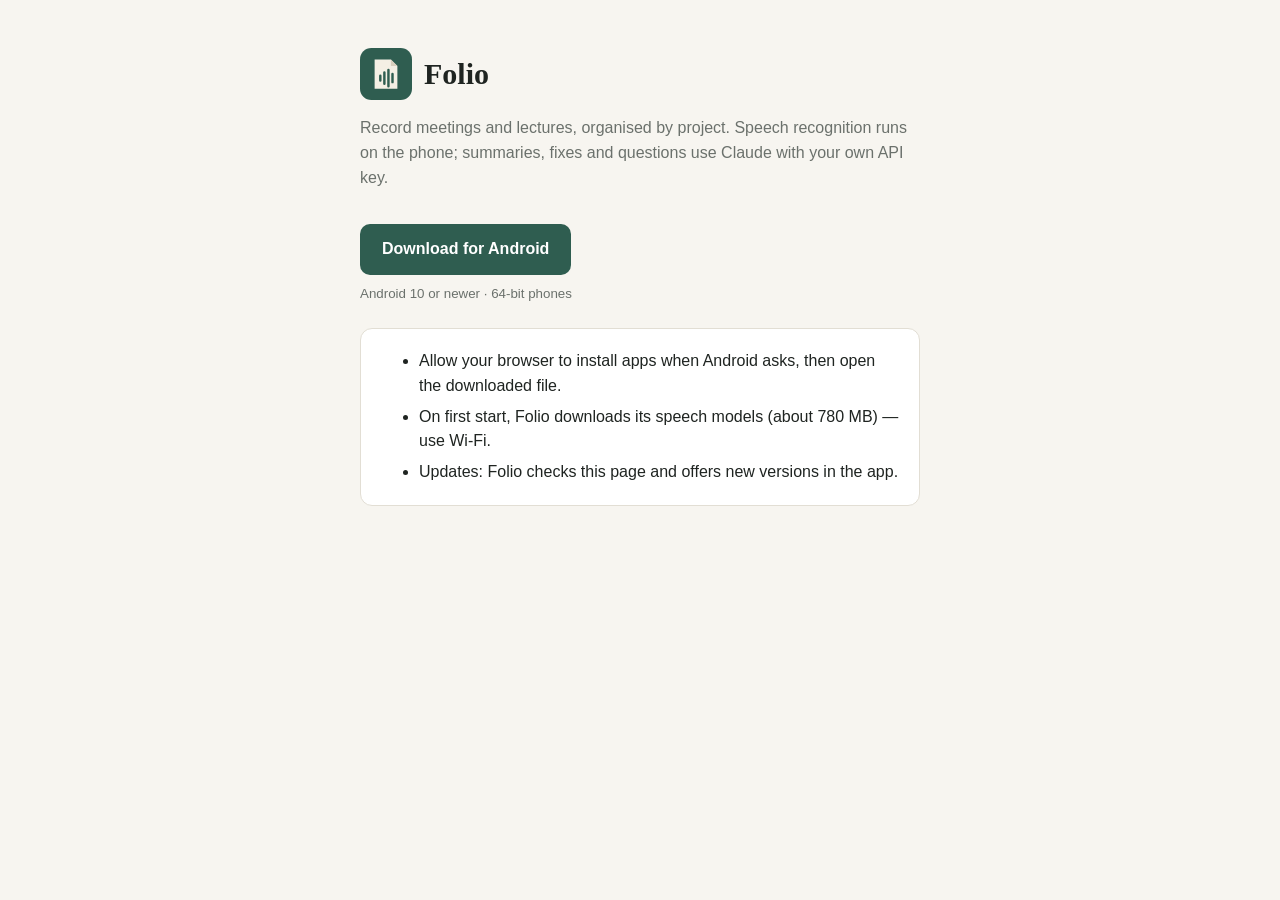
==== android/site/public/index.html @ ab4a3be3 "Android: project skeleton, on-device speech engine, speed & battery test Kotlin + Compose (WickReade" ====
<!doctype html>
<html lang="en">
<head>
  <meta charset="utf-8">
  <meta name="viewport" content="width=device-width, initial-scale=1">
  <title>Folio for Android</title>
  <meta name="robots" content="noindex">
  <link rel="icon" href="icon.svg">
  <style>
    :root { --bg: #f7f5f0; --ink: #1f2421; --muted: #6b716c; --accent: #2f5d50; --card: #fff; --line: #e2ded4; }
    @media (prefers-color-scheme: dark) { :root { --bg: #181a19; --ink: #e8e6e0; --muted: #9aa09b; --accent: #7fb8a4; --card: #202322; --line: #333735; } }
    body { margin: 0; background: var(--bg); color: var(--ink); font: 16px/1.55 -apple-system, BlinkMacSystemFont, "Segoe UI", Roboto, sans-serif; }
    main { max-width: 560px; margin: 0 auto; padding: 48px 16px 64px; }
    .brand { display: flex; align-items: center; gap: 12px; }
    .brand img { width: 52px; height: 52px; }
    h1 { font: 600 30px/1.2 Georgia, serif; margin: 0; }
    p { color: var(--muted); }
    .btn { display: inline-block; margin: 18px 0 6px; padding: 13px 22px; border-radius: 10px; background: var(--accent); color: #fff; text-decoration: none; font-weight: 600; }
    .card { background: var(--card); border: 1px solid var(--line); border-radius: 12px; padding: 4px 18px; margin-top: 22px; }
    li { margin: 6px 0; }
    small { color: var(--muted); }
  </style>
</head>
<body>
<main>
  <div class="brand"><img src="icon.svg" alt=""><h1>Folio</h1></div>
  <p>Record meetings and lectures, organised by project. Speech recognition runs on the phone; summaries, fixes and questions use Claude with your own API key.</p>
  <a class="btn" href="/download" id="dl">Download for Android</a>
  <div><small id="ver">Android 10 or newer · 64-bit phones</small></div>
  <div class="card">
    <ul>
      <li>Allow your browser to install apps when Android asks, then open the downloaded file.</li>
      <li>On first start, Folio downloads its speech models (about 780 MB) — use Wi-Fi.</li>
      <li>Updates: Folio checks this page and offers new versions in the app.</li>
    </ul>
  </div>
</main>
<script>
  fetch("version.json", { cache: "no-store" }).then((r) => r.json()).then((v) => {
    document.getElementById("ver").textContent = `Version ${v.version} · ${(v.size / 1048576).toFixed(1)} MB · Android 10 or newer`;
  }).catch(() => {});
</script>
</body>
</html>
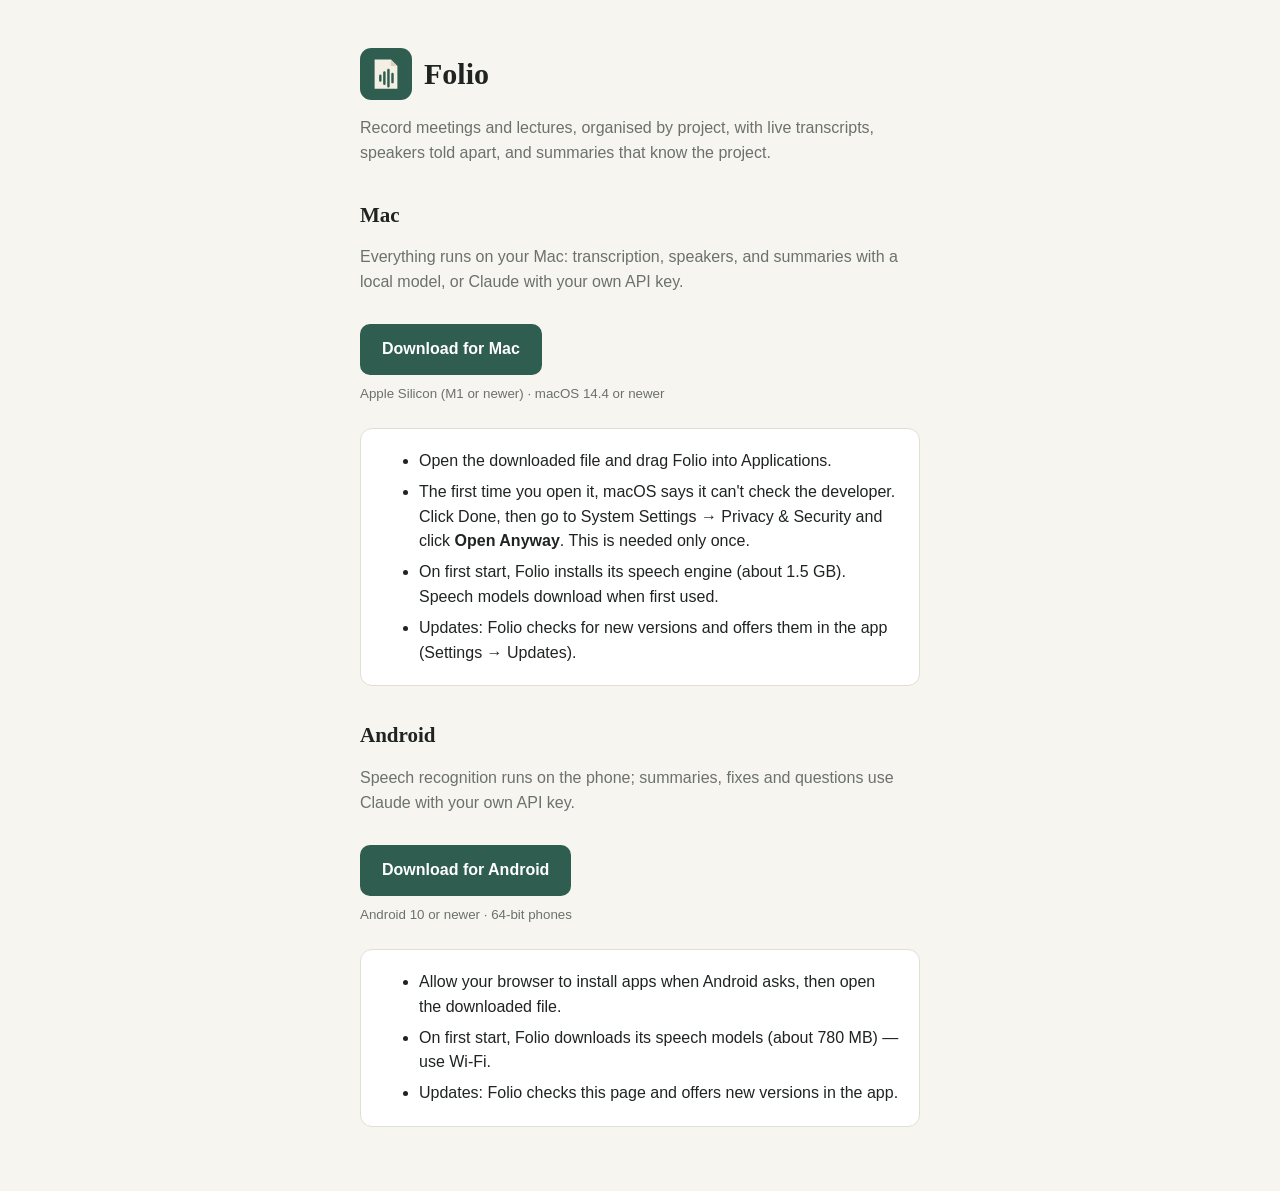
==== commit 7254cc5a: "Mac app: downloadable Folio.app with first-run setup and in-app updates - app/launcher: native launc" ====
--- a/android/site/public/index.html
+++ b/android/site/public/index.html
@@ -3,7 +3,7 @@
 <head>
   <meta charset="utf-8">
   <meta name="viewport" content="width=device-width, initial-scale=1">
-  <title>Folio for Android</title>
+  <title>Folio · meeting and lecture recorder</title>
   <meta name="robots" content="noindex">
   <link rel="icon" href="icon.svg">
   <style>
@@ -15,7 +15,9 @@
     .brand img { width: 52px; height: 52px; }
     h1 { font: 600 30px/1.2 Georgia, serif; margin: 0; }
     p { color: var(--muted); }
-    .btn { display: inline-block; margin: 18px 0 6px; padding: 13px 22px; border-radius: 10px; background: var(--accent); color: #fff; text-decoration: none; font-weight: 600; }
+    .btn { display: inline-block; margin: 14px 0 6px; padding: 13px 22px; border-radius: 10px; background: var(--accent); color: #fff; text-decoration: none; font-weight: 600; }
+    h2 { font: 600 21px/1.3 Georgia, serif; margin: 36px 0 0; }
+    code { font-size: 13px; background: var(--line); padding: 1px 5px; border-radius: 4px; }
     .card { background: var(--card); border: 1px solid var(--line); border-radius: 12px; padding: 4px 18px; margin-top: 22px; }
     li { margin: 6px 0; }
     small { color: var(--muted); }
@@ -24,7 +26,23 @@
 <body>
 <main>
   <div class="brand"><img src="icon.svg" alt=""><h1>Folio</h1></div>
-  <p>Record meetings and lectures, organised by project. Speech recognition runs on the phone; summaries, fixes and questions use Claude with your own API key.</p>
+  <p>Record meetings and lectures, organised by project, with live transcripts, speakers told apart, and summaries that know the project.</p>
+
+  <h2>Mac</h2>
+  <p>Everything runs on your Mac: transcription, speakers, and summaries with a local model, or Claude with your own API key.</p>
+  <a class="btn" href="/mac">Download for Mac</a>
+  <div><small id="macver">Apple Silicon (M1 or newer) · macOS 14.4 or newer</small></div>
+  <div class="card">
+    <ul>
+      <li>Open the downloaded file and drag Folio into Applications.</li>
+      <li>The first time you open it, macOS says it can't check the developer. Click Done, then go to System Settings → Privacy &amp; Security and click <b>Open Anyway</b>. This is needed only once.</li>
+      <li>On first start, Folio installs its speech engine (about 1.5 GB). Speech models download when first used.</li>
+      <li>Updates: Folio checks for new versions and offers them in the app (Settings → Updates).</li>
+    </ul>
+  </div>
+
+  <h2>Android</h2>
+  <p>Speech recognition runs on the phone; summaries, fixes and questions use Claude with your own API key.</p>
   <a class="btn" href="/download" id="dl">Download for Android</a>
   <div><small id="ver">Android 10 or newer · 64-bit phones</small></div>
   <div class="card">
@@ -39,6 +57,9 @@
   fetch("version.json", { cache: "no-store" }).then((r) => r.json()).then((v) => {
     document.getElementById("ver").textContent = `Version ${v.version} · ${(v.size / 1048576).toFixed(1)} MB · Android 10 or newer`;
   }).catch(() => {});
+  fetch("mac.json", { cache: "no-store" }).then((r) => r.json()).then((v) => {
+    document.getElementById("macver").textContent = `Version ${v.version} · Apple Silicon · macOS 14.4 or newer`;
+  }).catch(() => {});
 </script>
 </body>
 </html>
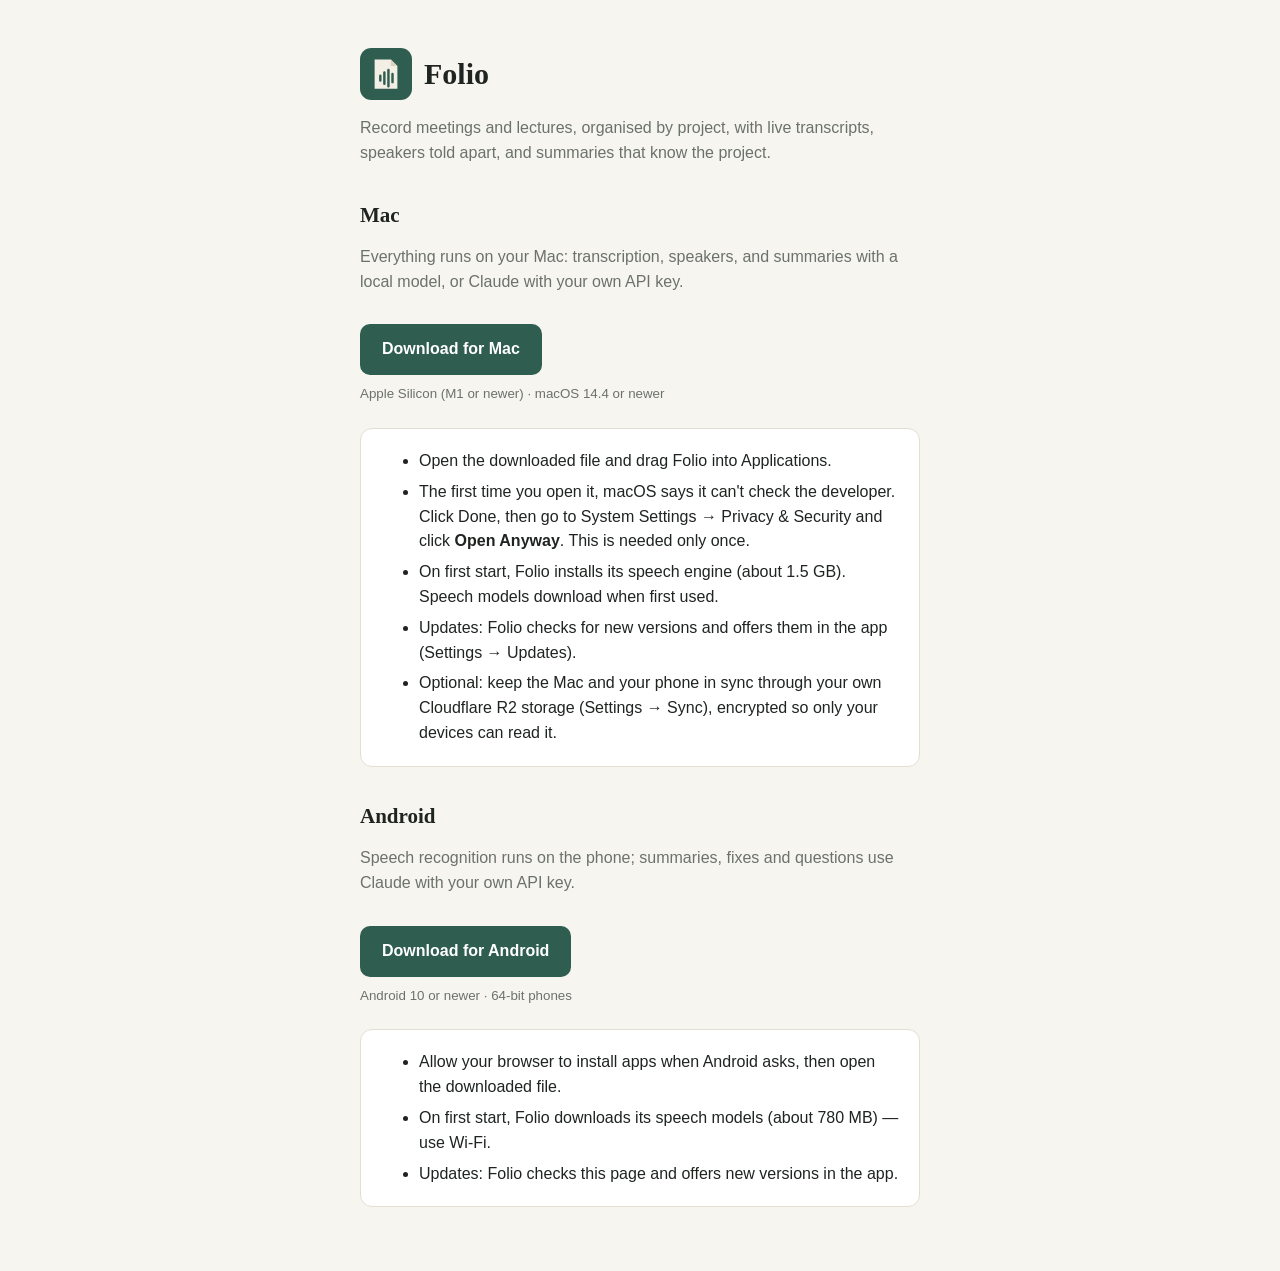
==== commit 84dceb0f: "Android: sync through your own Cloudflare R2 bucket (same protocol as the Mac); 0.2.0 - sync/S3.kt, " ====
--- a/android/site/public/index.html
+++ b/android/site/public/index.html
@@ -38,6 +38,7 @@
       <li>The first time you open it, macOS says it can't check the developer. Click Done, then go to System Settings → Privacy &amp; Security and click <b>Open Anyway</b>. This is needed only once.</li>
       <li>On first start, Folio installs its speech engine (about 1.5 GB). Speech models download when first used.</li>
       <li>Updates: Folio checks for new versions and offers them in the app (Settings → Updates).</li>
+      <li>Optional: keep the Mac and your phone in sync through your own Cloudflare R2 storage (Settings → Sync), encrypted so only your devices can read it.</li>
     </ul>
   </div>
 
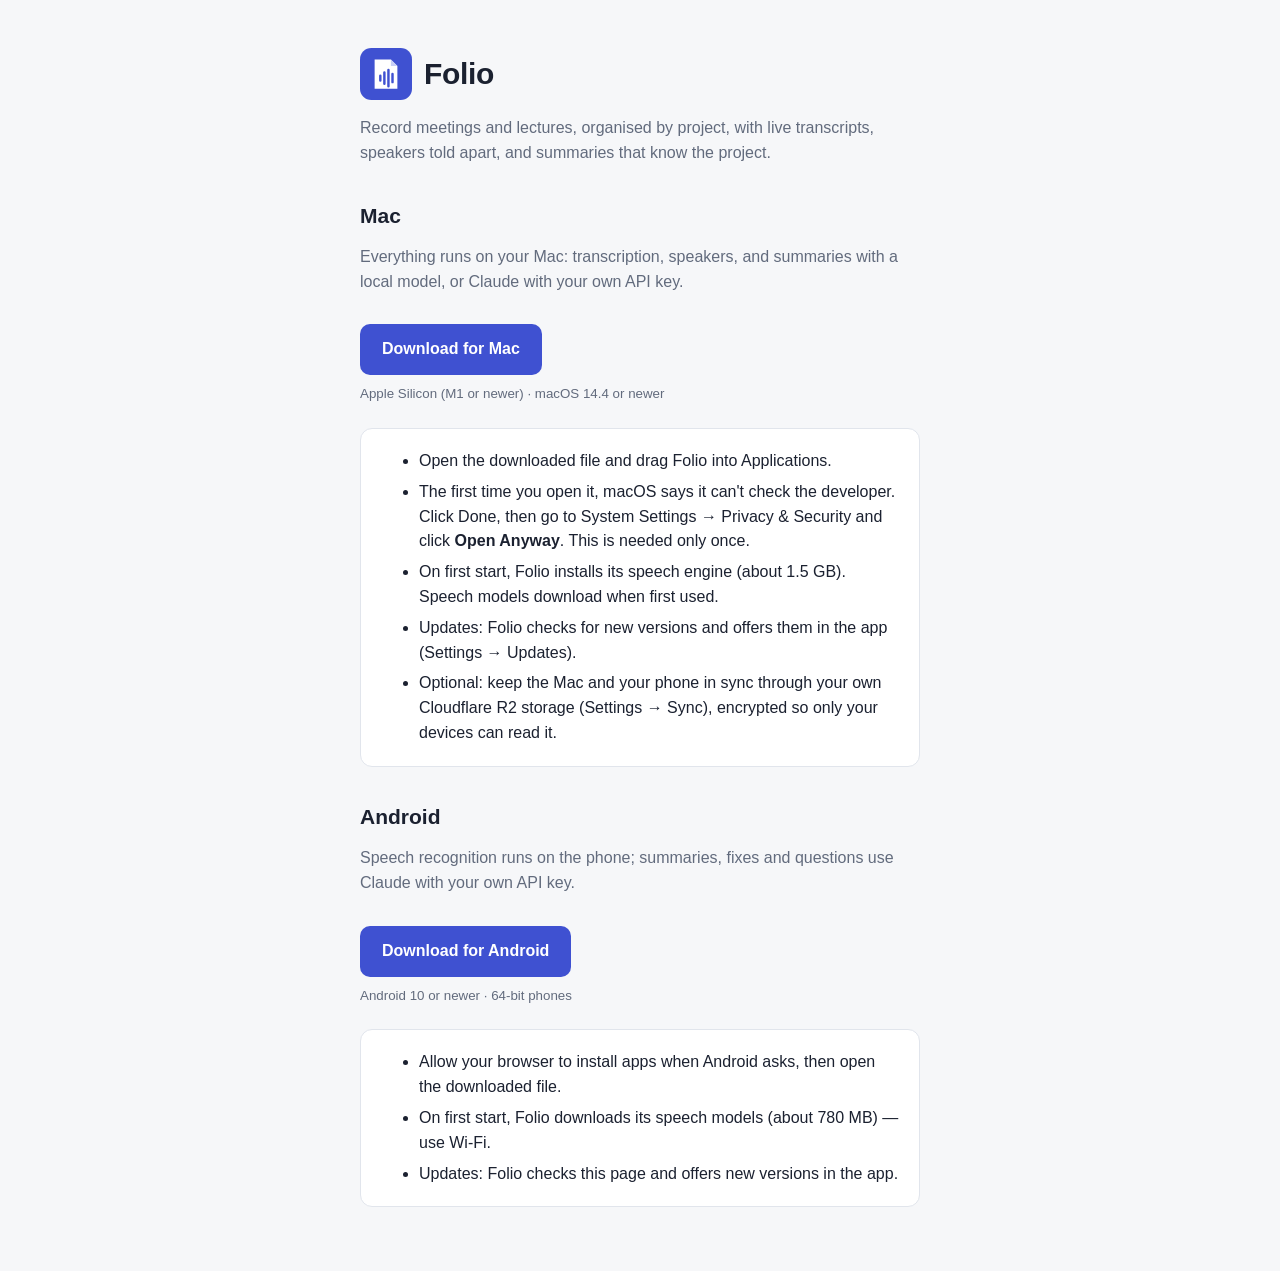
==== commit 25e04683: "New look: neutral background, indigo accent, one sans-serif typeface (was cream paper + serif); Mac " ====
--- a/android/site/public/index.html
+++ b/android/site/public/index.html
@@ -7,16 +7,16 @@
   <meta name="robots" content="noindex">
   <link rel="icon" href="icon.svg">
   <style>
-    :root { --bg: #f7f5f0; --ink: #1f2421; --muted: #6b716c; --accent: #2f5d50; --card: #fff; --line: #e2ded4; }
-    @media (prefers-color-scheme: dark) { :root { --bg: #181a19; --ink: #e8e6e0; --muted: #9aa09b; --accent: #7fb8a4; --card: #202322; --line: #333735; } }
+    :root { --bg: #f6f7f9; --ink: #1b2130; --muted: #626b7d; --accent: #3f51d1; --card: #fff; --line: #e1e5ec; }
+    @media (prefers-color-scheme: dark) { :root { --bg: #121419; --ink: #e5e8ee; --muted: #949cad; --accent: #8b9bff; --card: #1a1d24; --line: #2a2e38; } }
     body { margin: 0; background: var(--bg); color: var(--ink); font: 16px/1.55 -apple-system, BlinkMacSystemFont, "Segoe UI", Roboto, sans-serif; }
     main { max-width: 560px; margin: 0 auto; padding: 48px 16px 64px; }
     .brand { display: flex; align-items: center; gap: 12px; }
     .brand img { width: 52px; height: 52px; }
-    h1 { font: 600 30px/1.2 Georgia, serif; margin: 0; }
+    h1 { font: 650 30px/1.2 -apple-system, BlinkMacSystemFont, "Segoe UI", Roboto, sans-serif; letter-spacing: -0.01em; margin: 0; }
     p { color: var(--muted); }
     .btn { display: inline-block; margin: 14px 0 6px; padding: 13px 22px; border-radius: 10px; background: var(--accent); color: #fff; text-decoration: none; font-weight: 600; }
-    h2 { font: 600 21px/1.3 Georgia, serif; margin: 36px 0 0; }
+    h2 { font: 600 21px/1.3 -apple-system, BlinkMacSystemFont, "Segoe UI", Roboto, sans-serif; margin: 36px 0 0; }
     code { font-size: 13px; background: var(--line); padding: 1px 5px; border-radius: 4px; }
     .card { background: var(--card); border: 1px solid var(--line); border-radius: 12px; padding: 4px 18px; margin-top: 22px; }
     li { margin: 6px 0; }
